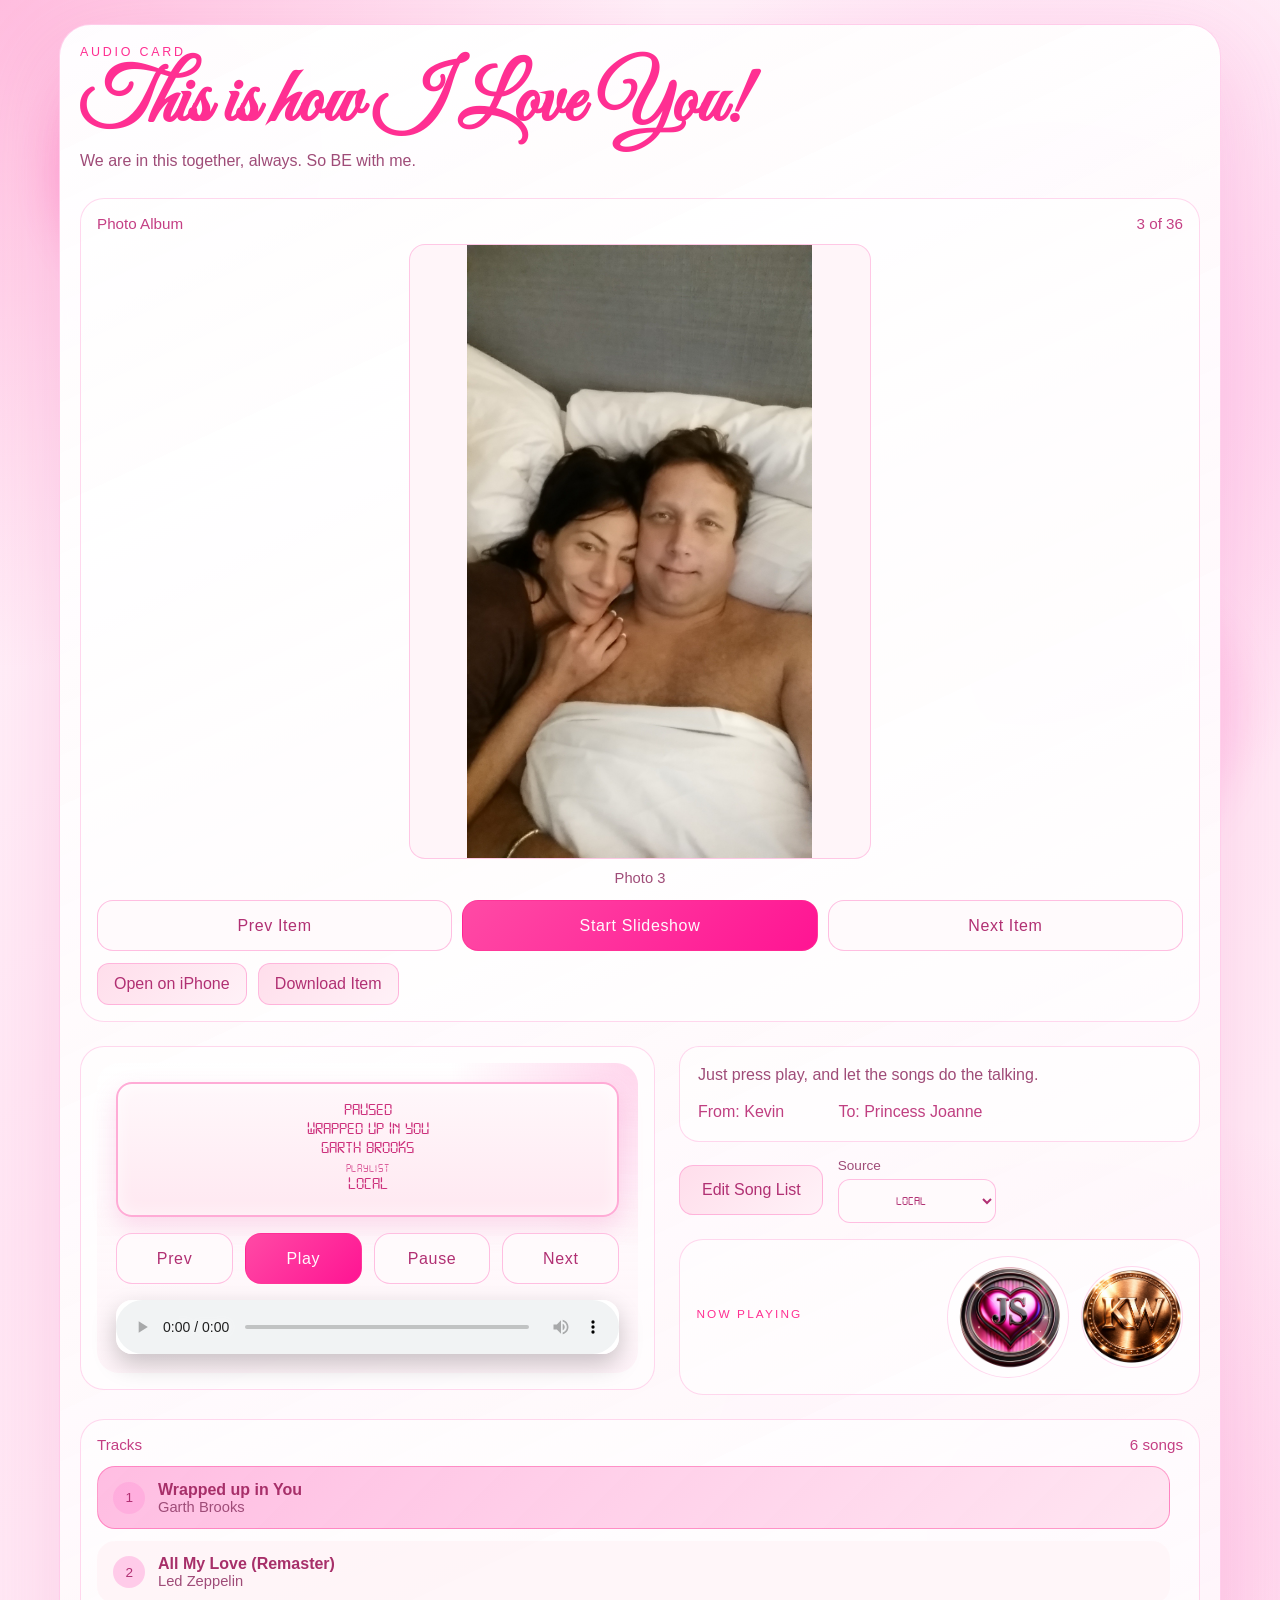
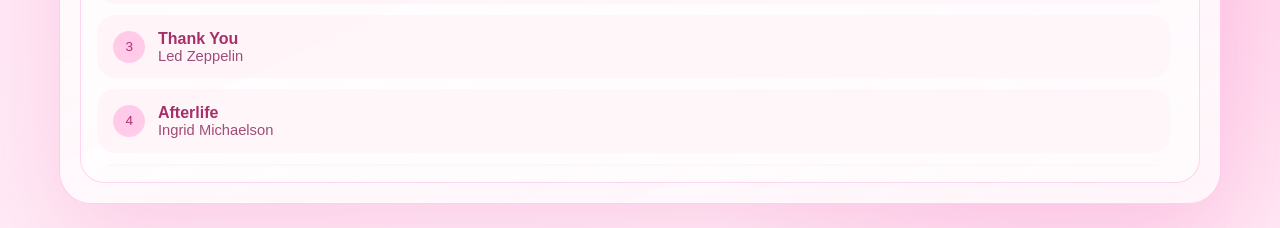
==== index.html @ a65fcfa3 "init" ====
<!DOCTYPE html>
<html lang="en">

<head>
  <meta charset="UTF-8" />
  <meta name="viewport" content="width=device-width, initial-scale=1" />
  <meta http-equiv="Cache-Control" content="no-cache, no-store, must-revalidate" />
  <meta http-equiv="Pragma" content="no-cache" />
  <meta http-equiv="Expires" content="0" />
  <title>Music Card</title>
  <link rel="stylesheet" href="styles.css" />
  <link rel="icon" href="./assets/KWJS.ico" />
</head>

<body>
  <div class="page-shell">
    <div class="page-orb page-orb-left"></div>
    <div class="page-orb page-orb-right"></div>

    <main class="player-container">
      <section class="card-hero">
        <p class="eyebrow">Audio Card</p>
        <h1 id="card-title">Music Card</h1>
        <p class="card-subtitle" id="card-subtitle">A small player for sending a song.</p>
      </section>

      <div class="photo-panel" aria-label="Photo album">
        <div class="photo-panel-header">
          <span>Photo Album</span>
          <span id="photo-count">0 items</span>
        </div>

        <figure class="photo-stage" id="photo-stage">
          <img id="album-photo" src="" alt="Photo album image" loading="lazy" />
          <video id="album-video" controls playsinline preload="metadata"></video>
          <figcaption id="album-caption">Add photos or videos in card-data.js to start your slideshow.</figcaption>
        </figure>

        <div class="photo-controls" aria-label="Photo controls">
          <button type="button" class="transport-btn" id="photo-prev" aria-label="Previous photo or video">Prev Item</button>
          <button type="button" class="transport-btn transport-btn-primary" id="photo-toggle" aria-label="Start or stop slideshow">Start Slideshow</button>
          <button type="button" class="transport-btn" id="photo-next" aria-label="Next photo or video">Next Item</button>
        </div>

        <div class="photo-links">
          <a id="photo-open" href="#" target="_blank" rel="noopener noreferrer">Open on iPhone</a>
          <a id="photo-download" href="#" target="_blank" rel="noopener noreferrer" download>Download Item</a>
        </div>
      </div>

      <section class="player-main">
        <div class="player-frame">
          <div class="player-stage">
            <div class="lcd-display" id="lcdDisplay">
              <span id="status">Paused</span><br />
              <span id="current-song">No song playing</span><br />
              <span class="playlist-label">Playlist</span>
              <span id="playlist">Local</span>
            </div>

            <div class="transport-controls" aria-label="Player controls">
              <button type="button" class="transport-btn" data-action="prev" aria-label="Previous song">Prev</button>
              <button type="button" class="transport-btn transport-btn-primary" data-action="play"
                aria-label="Play current song">Play</button>
              <button type="button" class="transport-btn" data-action="pause" aria-label="Pause current song">Pause</button>
              <button type="button" class="transport-btn" data-action="next" aria-label="Next song">Next</button>
            </div>

            <audio id="audioPlayer" controls></audio>

            <div id="soundcloud-container" style="display: none; text-align: center;">
              <iframe id="soundcloud-widget" width="100%" height="166" scrolling="no" frameborder="no"
                allow="autoplay" src=""></iframe>
            </div>
          </div>
        </div>
      </section>

      <section class="card-copy">
        <div class="card-note">
          <p id="card-note">
            I love you!!
          </p>
          <p class="card-signoff">
            From: <span id="card-sender">Kevin</span><span style="margin-left: 50px;"> To: </span> <span id="card-recipient"></span>
          </p>
        </div>

        <div class="card-actions">
          <a href="songlist.html" id="songList">Edit Song List</a>
          <label class="playlist-picker" for="playlist-selector">
            <span>Source</span>
            <select id="playlist-selector">
              <option value="songs" selected>Local</option>
              <option value="joanneCloud">Joanne's SoundCloud</option>
              <option value="kevinCloud">Kevin's SoundCloud</option>
            </select>
          </label>
        </div>

        <div class="player-aside">
          <div class="player-aside-copy">
            <p class="player-aside-label">Now Playing</p>
            <div id="sender-aside" class="player-aside-text" hidden></div>
          </div>
          <div class="medallion-row" aria-label="Signature medallions">
            <img class="herMedallion" src="assets/jsMedallion.png" alt="JS medallion" />
            <img class="medallion" src="assets/KW-2026Medallion-1.png" alt="KW and JS medallion" />
          </div>
        </div>
      </section>

      <div class="track-panel">
        <div class="track-panel-header">
          <span>Tracks</span>
          <span id="track-count">0 songs</span>
        </div>
        <div id="track-list" class="track-list"></div>
      </div>
    </main>
  </div>

  <script src="https://w.soundcloud.com/player/api.js"></script>
  <script src="card-data.js?v=20260414b"></script>
  <script src="script.js?v=20260414"></script>
</body>

</html>
---- styles.css ----
@import url("https://fonts.googleapis.com/css2?family=Great+Vibes&display=swap");

/* Fonts */
@font-face {
  font-family: "Digital-7";
  src: url("./assets/Digital-7 Regular.ttf") format("truetype");
  font-weight: normal;
  font-style: normal;
}

/* Base Page */
body {
  font-family: "Trebuchet MS", Arial, sans-serif;
  background:
    radial-gradient(circle at top left, rgba(255, 74, 165, 0.34), transparent 30%),
    radial-gradient(circle at 80% 20%, rgba(255, 157, 220, 0.45), transparent 26%),
    radial-gradient(circle at 85% 85%, rgba(255, 104, 191, 0.28), transparent 24%),
    linear-gradient(145deg, #fff8fc 0%, #ffe7f4 46%, #fff1f8 100%);
  color: #7a2856;
  margin: 0;
  min-height: 100vh;
  padding: 1.5rem;
}

.page-shell {
  position: relative;
  min-height: calc(100vh - 3rem);
  display: flex;
  align-items: center;
  justify-content: center;
}

.page-orb {
  position: fixed;
  border-radius: 999px;
  filter: blur(18px);
  opacity: 0.5;
  pointer-events: none;
}

.page-orb-left {
  width: 240px;
  height: 240px;
  top: 6%;
  left: 4%;
  background: rgba(255, 56, 156, 0.4);
}

.page-orb-right {
  width: 300px;
  height: 300px;
  bottom: 4%;
  right: 3%;
  background: rgba(255, 110, 198, 0.35);
}

/* Song List Page */
.song-list-container {
  max-width: 680px;
  width: min(100%, 680px);
  margin: 0 auto;
  padding: 1.5rem;
  border-radius: 24px;
  background: rgba(255, 250, 252, 0.9);
  border: 1px solid rgba(255, 118, 198, 0.35);
  box-shadow: 0 30px 90px rgba(236, 92, 173, 0.18);
}

#song-list {
  display: grid;
  grid-template-columns: 1fr;
  grid-gap: 10px;
  list-style: none;
  padding: 0;
  margin: 0;
}

/* Player Layout */
.player-container {
  --card-bg: rgba(255, 250, 252, 0.84);
  --card-border: rgba(255, 125, 201, 0.35);
  --muted: #9f4c78;
  --accent: #ff2f92;
  --accent-strong: #ff5ab2;
  display: grid;
  grid-template-columns: minmax(320px, 1.05fr) minmax(300px, 0.95fr);
  grid-template-areas:
    "hero hero"
    "album album"
    "player copy"
    "tracks tracks";
  align-items: stretch;
  gap: 1.5rem;
  position: relative;
  width: min(100%, 1120px);
  margin: 0 auto;
  padding: 1.25rem;
  border-radius: 32px;
  border: 1px solid var(--card-border);
  background:
    linear-gradient(155deg, rgba(255, 255, 255, 0.9), rgba(255, 245, 250, 0.72)),
    var(--card-bg);
  box-shadow: 0 32px 90px rgba(236, 92, 173, 0.2);
  backdrop-filter: blur(16px);
}

.player-main {
  grid-area: player;
  min-width: 0;
  position: relative;
  display: block;
}

.card-hero {
  grid-area: hero;
  display: flex;
  flex-direction: column;
  justify-content: flex-start;
  gap: 0.6rem;
}

.card-copy {
  grid-area: copy;
  display: flex;
  flex-direction: column;
  align-items: stretch;
  gap: 1rem;
}

.eyebrow {
  margin: 0;
  letter-spacing: 0.22em;
  text-transform: uppercase;
  font-size: 0.78rem;
  color: var(--accent);
}

#card-title {
  font-family: "Great Vibes", cursive;
  font-size: clamp(2.8rem, 6vw, 4.8rem);
  line-height: 0.92;
  margin: 0;
  color: #ff2f92;
}

.card-subtitle,
.card-note p,
.player-aside-text {
  margin: 0;
  color: var(--muted);
  line-height: 1.55;
}

.card-note {
  padding: 1rem 1.1rem;
  border-radius: 20px;
  background: rgba(255, 255, 255, 0.58);
  border: 1px solid rgba(255, 143, 205, 0.35);
}

.card-signoff {
  margin-top: 0.75rem !important;
  color: #c03f81 !important;
}

.track-panel,
.player-aside,
.player-frame,
.photo-panel {
  border-radius: 24px;
  border: 1px solid rgba(255, 143, 205, 0.35);
  background: rgba(255, 255, 255, 0.54);
}

.track-panel {
  grid-area: tracks;
  padding: 1rem;
}

.photo-panel {
  grid-area: album;
  padding: 1rem;
  display: grid;
  gap: 0.75rem;
}

.photo-panel-header {
  display: flex;
  align-items: center;
  justify-content: space-between;
  gap: 1rem;
  color: #c43f84;
  font-size: 0.95rem;
}

.photo-stage {
  margin: 0;
  display: grid;
  gap: 0.55rem;
  justify-items: center;
}

#album-photo {
  width: 100%;
  aspect-ratio: 16 / 9;
  max-height: min(64vh, 560px);
  object-fit: cover;
  border-radius: 16px;
  border: 1px solid rgba(255, 143, 205, 0.45);
  background: rgba(255, 245, 249, 0.95);
}

#album-video {
  display: none;
  width: 100%;
  aspect-ratio: 16 / 9;
  max-height: min(64vh, 560px);
  object-fit: contain;
  border-radius: 16px;
  border: 1px solid rgba(255, 143, 205, 0.45);
  background: rgba(255, 245, 249, 0.95);
}

.photo-stage[data-orientation="portrait"] #album-photo,
.photo-stage[data-orientation="portrait"] #album-video {
  width: min(100%, 460px);
  aspect-ratio: 3 / 4;
  max-height: min(70vh, 680px);
}

.photo-stage[data-orientation="portrait"] #album-photo {
  object-fit: contain;
  background: rgba(255, 245, 249, 0.95);
}

.photo-stage[data-media-type="video"] #album-video {
  object-fit: contain;
}

#album-caption {
  color: var(--muted);
  font-size: 0.92rem;
  line-height: 1.4;
}

.photo-controls {
  display: grid;
  grid-template-columns: repeat(3, 1fr);
  gap: 0.65rem;
}

.photo-links {
  display: flex;
  flex-wrap: wrap;
  gap: 0.7rem;
}

.photo-links a {
  display: inline-block;
  text-align: center;
  border: 1px solid rgba(255, 143, 205, 0.55);
  color: #b13073;
  padding: 0.7rem 1rem;
  border-radius: 12px;
  text-decoration: none;
  background: linear-gradient(135deg, rgba(255, 220, 234, 0.95), rgba(255, 241, 247, 0.95));
}

.photo-links a:hover {
  background: linear-gradient(135deg, #ff4aa5, #ff1493);
  border-color: #ff1493;
  color: white;
  transition: all 0.3s ease;
}

.photo-links a.is-disabled,
.photo-links a.is-disabled:hover {
  pointer-events: none;
  opacity: 0.55;
  color: #a27a8f;
  background: rgba(255, 245, 249, 0.95);
  border-color: rgba(205, 170, 188, 0.75);
}

.track-panel-header {
  display: flex;
  align-items: center;
  justify-content: space-between;
  gap: 1rem;
  margin-bottom: 0.85rem;
  color: #c43f84;
  font-size: 0.95rem;
}

.track-list {
  display: grid;
  gap: 0.7rem;
  max-height: 300px;
  overflow-y: auto;
  overflow-x: hidden;
  padding-right: 0.3rem;
  scrollbar-gutter: stable;
}

.track-list::-webkit-scrollbar {
  width: 0.55rem;
}

.track-list::-webkit-scrollbar-thumb {
  border-radius: 999px;
  background: rgba(255, 47, 146, 0.45);
}

.track-list::-webkit-scrollbar-track {
  background: rgba(255, 230, 239, 0.7);
  border-radius: 999px;
}

.track-item {
  display: grid;
  grid-template-columns: auto 1fr;
  gap: 0.8rem;
  align-items: center;
  padding: 0.85rem 0.95rem;
  border-radius: 18px;
  background: rgba(255, 245, 249, 0.9);
  border: 1px solid transparent;
  transition: transform 0.2s ease, border-color 0.2s ease, background 0.2s ease;
}

.track-item:hover {
  transform: translateY(-1px);
  border-color: rgba(255, 47, 146, 0.3);
}

.track-item.is-active {
  background: linear-gradient(135deg, rgba(255, 180, 222, 0.88), rgba(255, 228, 241, 0.95));
  border-color: rgba(255, 47, 146, 0.4);
}

.track-number {
  width: 2rem;
  height: 2rem;
  display: grid;
  place-items: center;
  border-radius: 999px;
  background: rgba(255, 154, 214, 0.45);
  color: #b13073;
  font-size: 0.85rem;
}

.track-meta strong,
.track-meta span {
  display: block;
}

.track-meta strong {
  color: #a72f69;
}

.track-meta span {
  color: var(--muted);
  font-size: 0.92rem;
}

.card-actions {
  display: flex;
  flex-wrap: wrap;
  gap: 0.9rem;
  align-items: center;
}

.playlist-picker {
  display: grid;
  gap: 0.4rem;
  color: var(--muted);
  font-size: 0.85rem;
}

/* Orientation Layout */
@media (orientation: landscape) {
  .player-container {
    align-items: stretch;
  }
}

.player-frame {
  padding: 1rem;
}

.player-stage {
  display: grid;
  gap: 1rem;
  padding: 1.2rem;
  border-radius: 22px;
  background:
    radial-gradient(circle at top right, rgba(255, 97, 184, 0.26), transparent 30%),
    linear-gradient(180deg, rgba(255, 255, 255, 0.88), rgba(255, 241, 247, 0.74));
}

.lcd-display {
  min-height: 6.2rem;
  background: linear-gradient(180deg, #fff8fb, #ffe8f1);
  color: #cc2f7b;
  font-family: "Digital-7", monospace, Arial, sans-serif;
  font-size: 1.1em;
  border-radius: 16px;
  border: 2px solid #ffabd6;
  text-align: center;
  box-shadow: inset 0 0 18px rgba(255, 255, 255, 0.75), 0 10px 24px rgba(236, 92, 173, 0.2);
  overflow: hidden;
  text-overflow: ellipsis;
  white-space: normal;
  padding: 1rem 0.75rem;
}

.playlist-label {
  display: block;
  margin-top: 0.35rem;
  font-size: 0.65em;
  letter-spacing: 0.08em;
  color: #db5e9c;
}

/* Audio / Transport */
.transport-controls {
  display: grid;
  grid-template-columns: repeat(4, 1fr);
  gap: 0.75rem;
}

.transport-btn {
  width: 100%;
  max-width: none;
  margin: 0;
  padding: 0.95rem 0.75rem;
  border-radius: 16px;
  border: 1px solid rgba(255, 143, 205, 0.55);
  background: rgba(255, 250, 252, 0.92);
  color: #b13073;
  font: inherit;
  letter-spacing: 0.04em;
  cursor: pointer;
  transition: transform 0.2s ease, background 0.2s ease, border-color 0.2s ease;
}

.transport-btn:hover {
  transform: translateY(-1px);
  background: rgba(255, 240, 246, 0.95);
  border-color: rgba(255, 47, 146, 0.34);
}

.transport-btn-primary {
  background: linear-gradient(135deg, #ff4aa5, #ff1493);
  border-color: rgba(255, 47, 146, 0.55);
  color: #fffafd;
}

#audioPlayer {
  display: block;
  width: 100%;
  border-radius: 16px;
  background: rgba(255, 255, 255, 0.96);
  box-shadow: 0 10px 24px rgba(0, 0, 0, 0.22);
  pointer-events: auto;
}

/* Song List Buttons */
.song-list-container button {
  background: linear-gradient(135deg, #ff4aa5, #ff1493);
  border: 1px solid rgba(255, 163, 216, 0.75);
  border-radius: 14px;
  padding: 10px 24px;
  font-size: 22px;
  color: white;
  font-weight: bold;
  margin-top: 10px;
  width: 75vw;
  max-width: 300px;
  cursor: pointer;
}

#song-list button {
  width: 100%;
  max-width: none;
  margin: 0;
  font-size: 16px;
  padding: 8px 16px;
}

.track-list .track-item {
  width: 100%;
  max-width: none;
  margin: 0;
  font: inherit;
  color: inherit;
  text-align: left;
  cursor: pointer;
}

/* Decorative Text */
.fancy-script {
  font-family: "Great Vibes", cursive;
  font-size: 7vh;
  color: #dfe7ef;
  text-shadow: 1px 1px 2px rgb(17, 16, 16), 0 0 1em rgb(24, 24, 25),
    0 0 0.2em rgb(17, 17, 19);
  margin-top: 1em;
  text-align: center;
}

/* Playlist Selector */
#playlist-selector {
  background: rgba(255, 250, 252, 0.95);
  color: #b13073;
  border: 1px solid rgba(255, 143, 205, 0.55);
  border-radius: 12px;
  padding: 0.8rem 0.9rem;
  font-family: "Digital-7", monospace, Arial, sans-serif;
  font-size: 0.95em;
  width: 100%;
  text-align: center;
}

#playlist-selector option {
  background: #fff4f8;
  color: #a72f69;
  padding: 5px;
  text-align: center;
}

#playlist-selector:focus {
  outline: none;
  box-shadow: 0 0 0 3px rgba(255, 112, 191, 0.28);
}

/* SoundCloud Widget */
#soundcloud-container {
  width: 100%;
  height: 166px;
  border-radius: 14px;
  border: 1px solid rgba(255, 143, 205, 0.4);
  box-shadow: 0 8px 18px rgba(236, 92, 173, 0.16);
  overflow: hidden;
}

#soundcloud-widget {
  border-radius: 6px;
}

/* Small Screens */
@media (max-width: 500px) {
  body {
    padding: 0.5rem;
  }

  .player-main {
    order: 0;
  }

  .lcd-display {
    font-size: 0.92em;
  }

  .player-container {
    padding: 0.9rem;
  }

  .transport-controls {
    grid-template-columns: repeat(2, 1fr);
  }

  .photo-controls {
    grid-template-columns: 1fr;
  }

  .photo-stage[data-orientation="portrait"] #album-photo,
  .photo-stage[data-orientation="portrait"] #album-video {
    width: 100%;
  }

  .player-aside {
    flex-direction: column;
    align-items: flex-start;
  }
}

/* Secondary Art Panel */
.player-aside {
  display: flex;
  align-items: center;
  justify-content: space-between;
  gap: 1rem;
  padding: 1rem;
}

.player-aside-copy {
  display: grid;
  gap: 0.35rem;
}

.player-aside-text[hidden] {
  display: none;
}

.player-aside-text {
  font-size: 0.95rem;
}

.player-aside-text p {
  margin: 0;
}

.player-aside-label {
  margin: 0 0 0.3rem;
  text-transform: uppercase;
  letter-spacing: 0.18em;
  font-size: 0.74rem;
  color: var(--accent);
}

.medallion-row {
  display: flex;
  align-items: center;
  gap: 0.75rem;
  flex-shrink: 0;
  transform: none;

}

.medallion {
  display: block;
  width: 100px;
  height: 100px;
  object-fit: cover;
  border-radius: 108px;
  border: 1px solid rgba(255, 143, 205, 0.35);
  background: rgba(255, 255, 255, 0.55);
}

.herMedallion {
  display: block;
  width: 120px;
  height: 120px;
  object-fit: cover;
  border-radius: 108px;
  border: 1px solid rgba(255, 143, 205, 0.35);
  background: rgba(255, 255, 255, 0.55);
}

.medallion-round {
  border-radius: 999px;
}

/* Song List CTA */
#songList {
  display: inline-block;
  text-align: center;
  border: 1px solid rgba(255, 143, 205, 0.55);
  color: #b13073;
  padding: 0.95rem 1.35rem;
  border-radius: 14px;
  text-decoration: none;
  background: linear-gradient(135deg, rgba(255, 220, 234, 0.95), rgba(255, 241, 247, 0.95));
}

#songList:hover {
  background: linear-gradient(135deg, #ff4aa5, #ff1493);
  border-color: #ff1493;
  color: white;
  transition: all 0.3s ease;
}

.titles-container {
  margin-bottom: 1rem;
  text-align: center;
}

.titles-container h2 {
  margin: 0;
  color: #c03f81;
}

.titles-container h3 {
  color: #ff2f92 !important;
}

#song-list li {
  display: grid;
  grid-template-columns: 1fr auto;
  gap: 0.85rem;
  align-items: center;
  padding: 0.6rem;
  border-radius: 16px;
  background: rgba(255, 246, 249, 0.95);
}

#song-list label {
  color: #a72f69;
}

@media (max-width: 760px) {
  .player-container {
    grid-template-columns: 1fr;
    grid-template-areas:
      "hero"
      "album"
      "player"
      "copy"
      "tracks";
  }
}
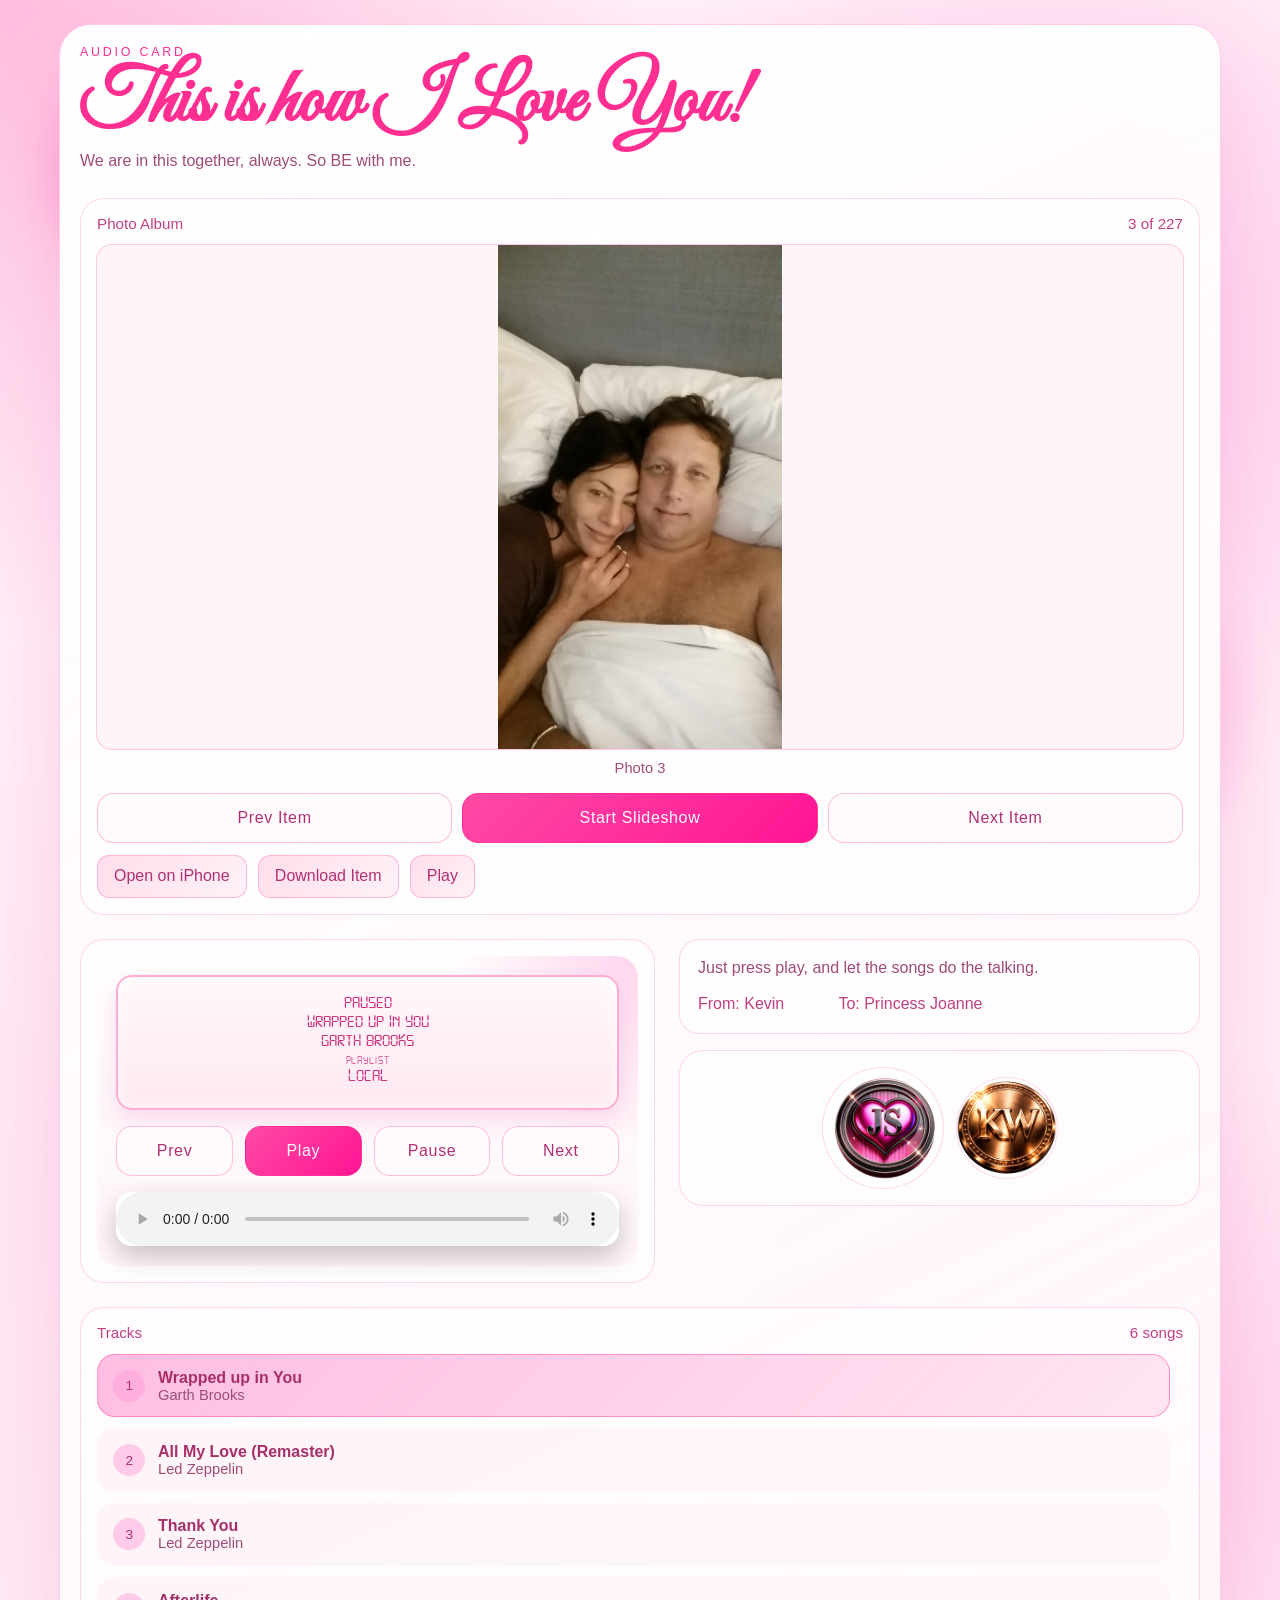
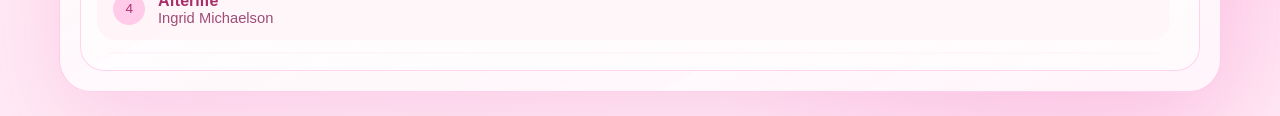
==== commit 7e782b33: "updated" ====
--- a/index.html
+++ b/index.html
@@ -7,7 +7,7 @@
   <meta http-equiv="Cache-Control" content="no-cache, no-store, must-revalidate" />
   <meta http-equiv="Pragma" content="no-cache" />
   <meta http-equiv="Expires" content="0" />
-  <title>Music Card</title>
+  <title>Joanne's Card</title>
   <link rel="stylesheet" href="styles.css" />
   <link rel="icon" href="./assets/KWJS.ico" />
 </head>
@@ -45,6 +45,7 @@
         <div class="photo-links">
           <a id="photo-open" href="#" target="_blank" rel="noopener noreferrer">Open on iPhone</a>
           <a id="photo-download" href="#" target="_blank" rel="noopener noreferrer" download>Download Item</a>
+          <button type="button" id="photo-play" class="photo-link-btn">Play</button>
         </div>
       </div>
 
@@ -86,23 +87,7 @@
           </p>
         </div>
 
-        <div class="card-actions">
-          <a href="songlist.html" id="songList">Edit Song List</a>
-          <label class="playlist-picker" for="playlist-selector">
-            <span>Source</span>
-            <select id="playlist-selector">
-              <option value="songs" selected>Local</option>
-              <option value="joanneCloud">Joanne's SoundCloud</option>
-              <option value="kevinCloud">Kevin's SoundCloud</option>
-            </select>
-          </label>
-        </div>
-
         <div class="player-aside">
-          <div class="player-aside-copy">
-            <p class="player-aside-label">Now Playing</p>
-            <div id="sender-aside" class="player-aside-text" hidden></div>
-          </div>
           <div class="medallion-row" aria-label="Signature medallions">
             <img class="herMedallion" src="assets/jsMedallion.png" alt="JS medallion" />
             <img class="medallion" src="assets/KW-2026Medallion-1.png" alt="KW and JS medallion" />
--- a/styles.css
+++ b/styles.css
@@ -198,38 +198,25 @@
   display: grid;
   gap: 0.55rem;
   justify-items: center;
+  grid-template-rows: auto auto;
 }
 
 #album-photo {
   width: 100%;
-  aspect-ratio: 16 / 9;
-  max-height: min(64vh, 560px);
-  object-fit: cover;
-  border-radius: 16px;
-  border: 1px solid rgba(255, 143, 205, 0.45);
-  background: rgba(255, 245, 249, 0.95);
-}
-
-#album-video {
-  display: none;
-  width: 100%;
-  aspect-ratio: 16 / 9;
-  max-height: min(64vh, 560px);
+  height: clamp(260px, 56vh, 560px);
   object-fit: contain;
   border-radius: 16px;
   border: 1px solid rgba(255, 143, 205, 0.45);
   background: rgba(255, 245, 249, 0.95);
 }
 
-.photo-stage[data-orientation="portrait"] #album-photo,
-.photo-stage[data-orientation="portrait"] #album-video {
-  width: min(100%, 460px);
-  aspect-ratio: 3 / 4;
-  max-height: min(70vh, 680px);
-}
-
-.photo-stage[data-orientation="portrait"] #album-photo {
+#album-video {
+  display: none;
+  width: 100%;
+  height: clamp(260px, 56vh, 560px);
   object-fit: contain;
+  border-radius: 16px;
+  border: 1px solid rgba(255, 143, 205, 0.45);
   background: rgba(255, 245, 249, 0.95);
 }
 
@@ -241,6 +228,7 @@
   color: var(--muted);
   font-size: 0.92rem;
   line-height: 1.4;
+  min-height: 1.4rem;
 }
 
 .photo-controls {
@@ -266,6 +254,19 @@
   background: linear-gradient(135deg, rgba(255, 220, 234, 0.95), rgba(255, 241, 247, 0.95));
 }
 
+.photo-links .photo-link-btn {
+  display: inline-block;
+  text-align: center;
+  border: 1px solid rgba(255, 143, 205, 0.55);
+  color: #b13073;
+  padding: 0.7rem 1rem;
+  border-radius: 12px;
+  text-decoration: none;
+  background: linear-gradient(135deg, rgba(255, 220, 234, 0.95), rgba(255, 241, 247, 0.95));
+  font: inherit;
+  cursor: pointer;
+}
+
 .photo-links a:hover {
   background: linear-gradient(135deg, #ff4aa5, #ff1493);
   border-color: #ff1493;
@@ -273,8 +274,17 @@
   transition: all 0.3s ease;
 }
 
+.photo-links .photo-link-btn:hover {
+  background: linear-gradient(135deg, #ff4aa5, #ff1493);
+  border-color: #ff1493;
+  color: white;
+  transition: all 0.3s ease;
+}
+
 .photo-links a.is-disabled,
-.photo-links a.is-disabled:hover {
+.photo-links a.is-disabled:hover,
+.photo-links .photo-link-btn:disabled,
+.photo-links .photo-link-btn:disabled:hover {
   pointer-events: none;
   opacity: 0.55;
   color: #a27a8f;
@@ -574,11 +584,6 @@
     grid-template-columns: 1fr;
   }
 
-  .photo-stage[data-orientation="portrait"] #album-photo,
-  .photo-stage[data-orientation="portrait"] #album-video {
-    width: 100%;
-  }
-
   .player-aside {
     flex-direction: column;
     align-items: flex-start;
@@ -589,7 +594,7 @@
 .player-aside {
   display: flex;
   align-items: center;
-  justify-content: space-between;
+  justify-content: center;
   gap: 1rem;
   padding: 1rem;
 }
@@ -622,6 +627,7 @@
 .medallion-row {
   display: flex;
   align-items: center;
+  justify-content: center;
   gap: 0.75rem;
   flex-shrink: 0;
   transform: none;
@@ -650,25 +656,6 @@
 
 .medallion-round {
   border-radius: 999px;
-}
-
-/* Song List CTA */
-#songList {
-  display: inline-block;
-  text-align: center;
-  border: 1px solid rgba(255, 143, 205, 0.55);
-  color: #b13073;
-  padding: 0.95rem 1.35rem;
-  border-radius: 14px;
-  text-decoration: none;
-  background: linear-gradient(135deg, rgba(255, 220, 234, 0.95), rgba(255, 241, 247, 0.95));
-}
-
-#songList:hover {
-  background: linear-gradient(135deg, #ff4aa5, #ff1493);
-  border-color: #ff1493;
-  color: white;
-  transition: all 0.3s ease;
 }
 
 .titles-container {
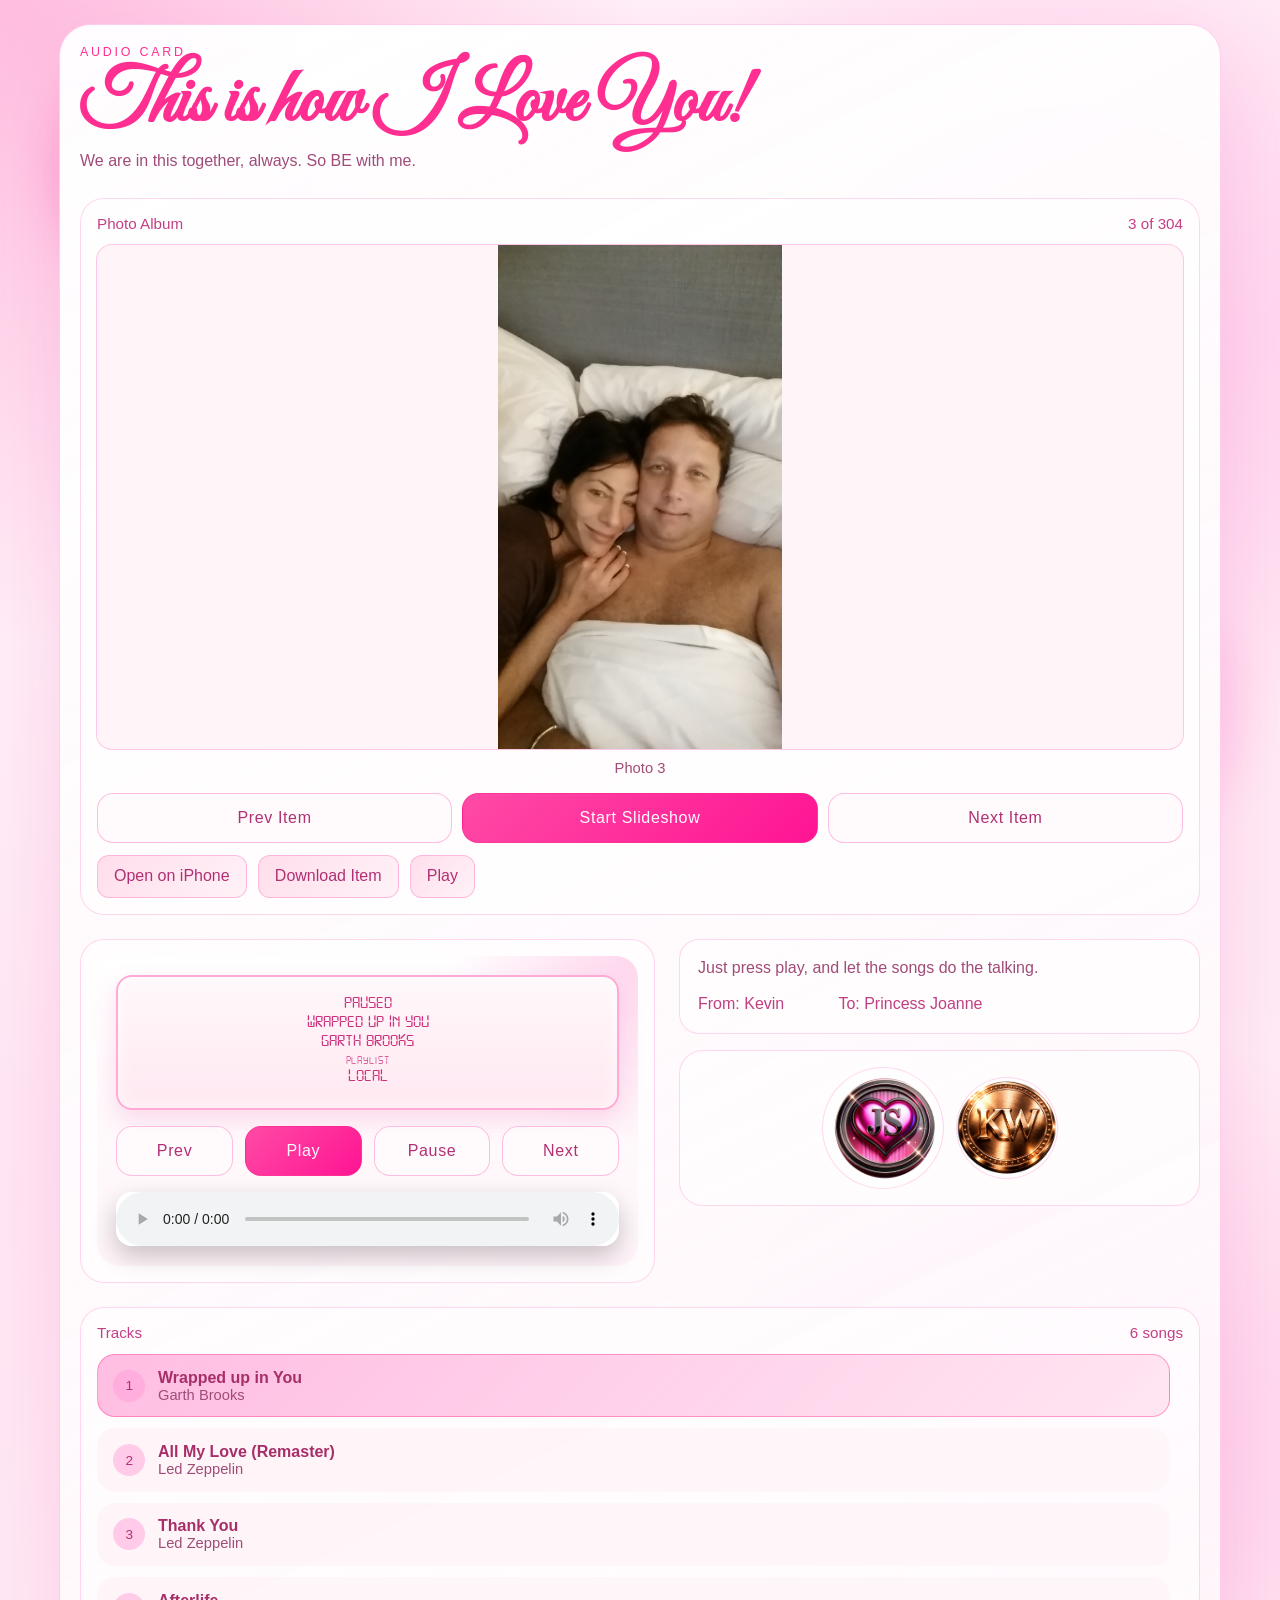
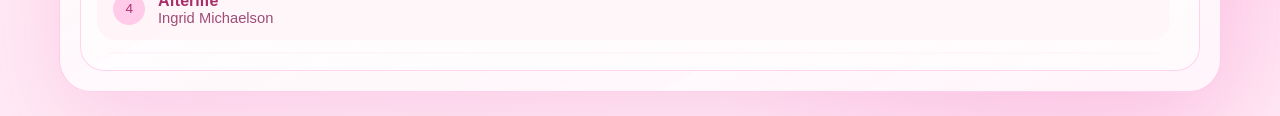
==== commit bc304dfd: "Use media manifest for full online slideshow" ====
--- a/index.html
+++ b/index.html
@@ -106,8 +106,9 @@
   </div>
 
   <script src="https://w.soundcloud.com/player/api.js"></script>
-  <script src="card-data.js?v=20260414b"></script>
-  <script src="script.js?v=20260414"></script>
+  <script src="card-data.js?v=20260603a"></script>
+  <script src="media-manifest.js?v=20260603a"></script>
+  <script src="script.js?v=20260603a"></script>
 </body>
 
 </html>
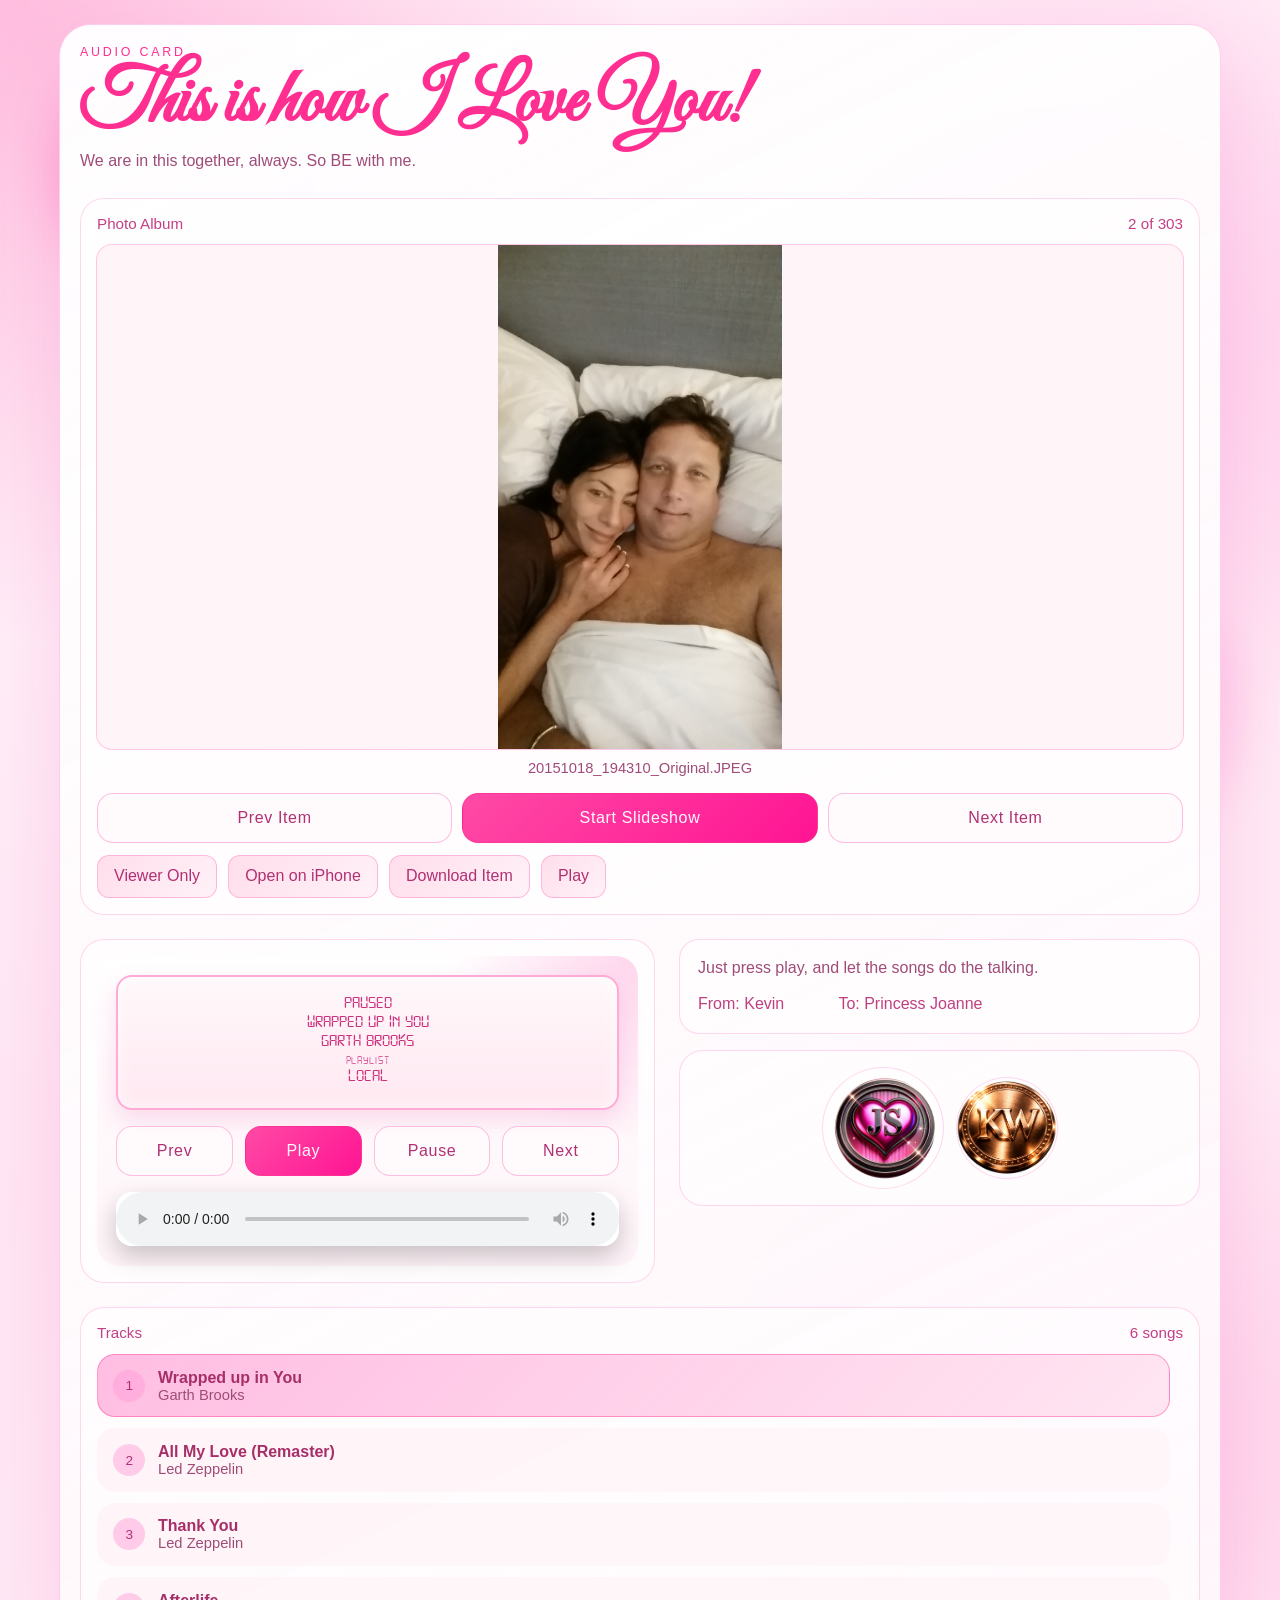
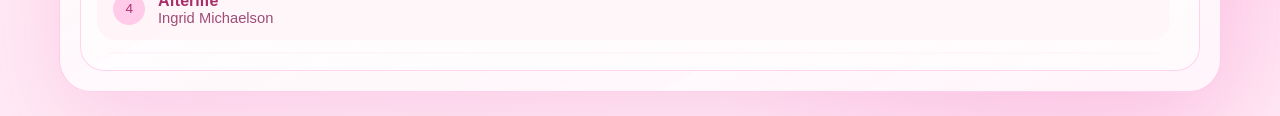
==== commit cf513521: "UI pass" ====
--- a/index.html
+++ b/index.html
@@ -43,6 +43,7 @@
         </div>
 
         <div class="photo-links">
+          <button type="button" id="photo-viewer-only" class="photo-link-btn">Viewer Only</button>
           <a id="photo-open" href="#" target="_blank" rel="noopener noreferrer">Open on iPhone</a>
           <a id="photo-download" href="#" target="_blank" rel="noopener noreferrer" download>Download Item</a>
           <button type="button" id="photo-play" class="photo-link-btn">Play</button>
@@ -105,6 +106,16 @@
     </main>
   </div>
 
+  <div class="viewer-overlay" id="viewer-overlay" hidden aria-hidden="true">
+    <button type="button" class="viewer-close" id="viewer-close" aria-label="Close viewer">Close</button>
+    <button type="button" class="viewer-nav viewer-nav-prev" id="viewer-prev" aria-label="Previous item">&#8249;</button>
+    <figure class="viewer-stage" id="viewer-stage">
+      <img id="viewer-photo" src="" alt="Expanded album image" loading="lazy" />
+      <video id="viewer-video" controls playsinline preload="metadata"></video>
+    </figure>
+    <button type="button" class="viewer-nav viewer-nav-next" id="viewer-next" aria-label="Next item">&#8250;</button>
+  </div>
+
   <script src="https://w.soundcloud.com/player/api.js"></script>
   <script src="card-data.js?v=20260603a"></script>
   <script src="media-manifest.js?v=20260603a"></script>
--- a/styles.css
+++ b/styles.css
@@ -267,6 +267,11 @@
   cursor: pointer;
 }
 
+.photo-links .photo-link-btn:disabled {
+  pointer-events: none;
+  opacity: 0.55;
+}
+
 .photo-links a:hover {
   background: linear-gradient(135deg, #ff4aa5, #ff1493);
   border-color: #ff1493;
@@ -290,6 +295,94 @@
   color: #a27a8f;
   background: rgba(255, 245, 249, 0.95);
   border-color: rgba(205, 170, 188, 0.75);
+}
+
+.viewer-overlay {
+  position: fixed;
+  inset: 0;
+  z-index: 1000;
+  display: grid;
+  grid-template-columns: auto minmax(0, 1fr) auto;
+  align-items: center;
+  gap: 1rem;
+  padding: 1.5rem;
+  background: rgba(86, 14, 50, 0.92);
+  backdrop-filter: blur(10px);
+  overflow: hidden;
+}
+
+.viewer-overlay[hidden] {
+  display: none;
+}
+
+.viewer-stage {
+  margin: 0;
+  min-width: 0;
+  display: grid;
+  place-items: center;
+  width: 100%;
+  height: calc(100vh - 3rem);
+}
+
+.viewer-stage img,
+.viewer-stage video {
+  max-width: 100%;
+  max-height: 100%;
+  width: auto;
+  height: auto;
+  object-fit: contain;
+  border-radius: 20px;
+  box-shadow: 0 24px 80px rgba(0, 0, 0, 0.38);
+  background: rgba(255, 245, 249, 0.08);
+}
+
+#viewer-video {
+  display: none;
+}
+
+.viewer-nav,
+.viewer-close {
+  border: 1px solid rgba(255, 197, 225, 0.35);
+  background: rgba(255, 244, 249, 0.14);
+  color: #fff7fb;
+  cursor: pointer;
+  font: inherit;
+  transition: opacity 0.25s ease, transform 0.25s ease, background 0.25s ease;
+}
+
+.viewer-nav {
+  width: 3.5rem;
+  height: 3.5rem;
+  border-radius: 999px;
+  font-size: 2rem;
+  line-height: 1;
+}
+
+.viewer-close {
+  position: absolute;
+  top: 1rem;
+  right: 1rem;
+  padding: 0.75rem 1rem;
+  border-radius: 999px;
+}
+
+.viewer-overlay.viewer-chrome-hidden .viewer-nav,
+.viewer-overlay.viewer-chrome-hidden .viewer-close {
+  opacity: 0;
+  pointer-events: none;
+}
+
+.viewer-overlay.viewer-chrome-hidden .viewer-nav {
+  transform: scale(0.92);
+}
+
+.viewer-nav:hover,
+.viewer-close:hover {
+  background: rgba(255, 244, 249, 0.24);
+}
+
+body.viewer-open {
+  overflow: hidden;
 }
 
 .track-panel-header {
@@ -588,6 +681,59 @@
     flex-direction: column;
     align-items: flex-start;
   }
+
+  .viewer-overlay {
+    grid-template-columns: 1fr;
+    grid-template-areas: "stage";
+    align-items: center;
+    padding: 0.75rem;
+  }
+
+  .viewer-stage {
+    grid-area: stage;
+    height: calc(100vh - 1.5rem);
+  }
+
+  .viewer-nav-prev {
+    position: absolute;
+    left: 0.65rem;
+    top: 50%;
+    transform: translateY(-50%);
+  }
+
+  .viewer-nav-next {
+    position: absolute;
+    right: 0.65rem;
+    top: 50%;
+    transform: translateY(-50%);
+  }
+
+  .viewer-nav {
+    width: 3rem;
+    height: 3rem;
+    font-size: 1.75rem;
+    background: rgba(255, 244, 249, 0.12);
+  }
+
+  .viewer-close {
+    top: 0.7rem;
+    right: 0.7rem;
+    padding: 0.6rem 0.9rem;
+    font-size: 0.95rem;
+  }
+
+  .viewer-stage img,
+  .viewer-stage video {
+    border-radius: 16px;
+  }
+
+  .viewer-overlay.viewer-chrome-hidden .viewer-nav-prev {
+    transform: translateY(-50%) scale(0.92);
+  }
+
+  .viewer-overlay.viewer-chrome-hidden .viewer-nav-next {
+    transform: translateY(-50%) scale(0.92);
+  }
 }
 
 /* Secondary Art Panel */
